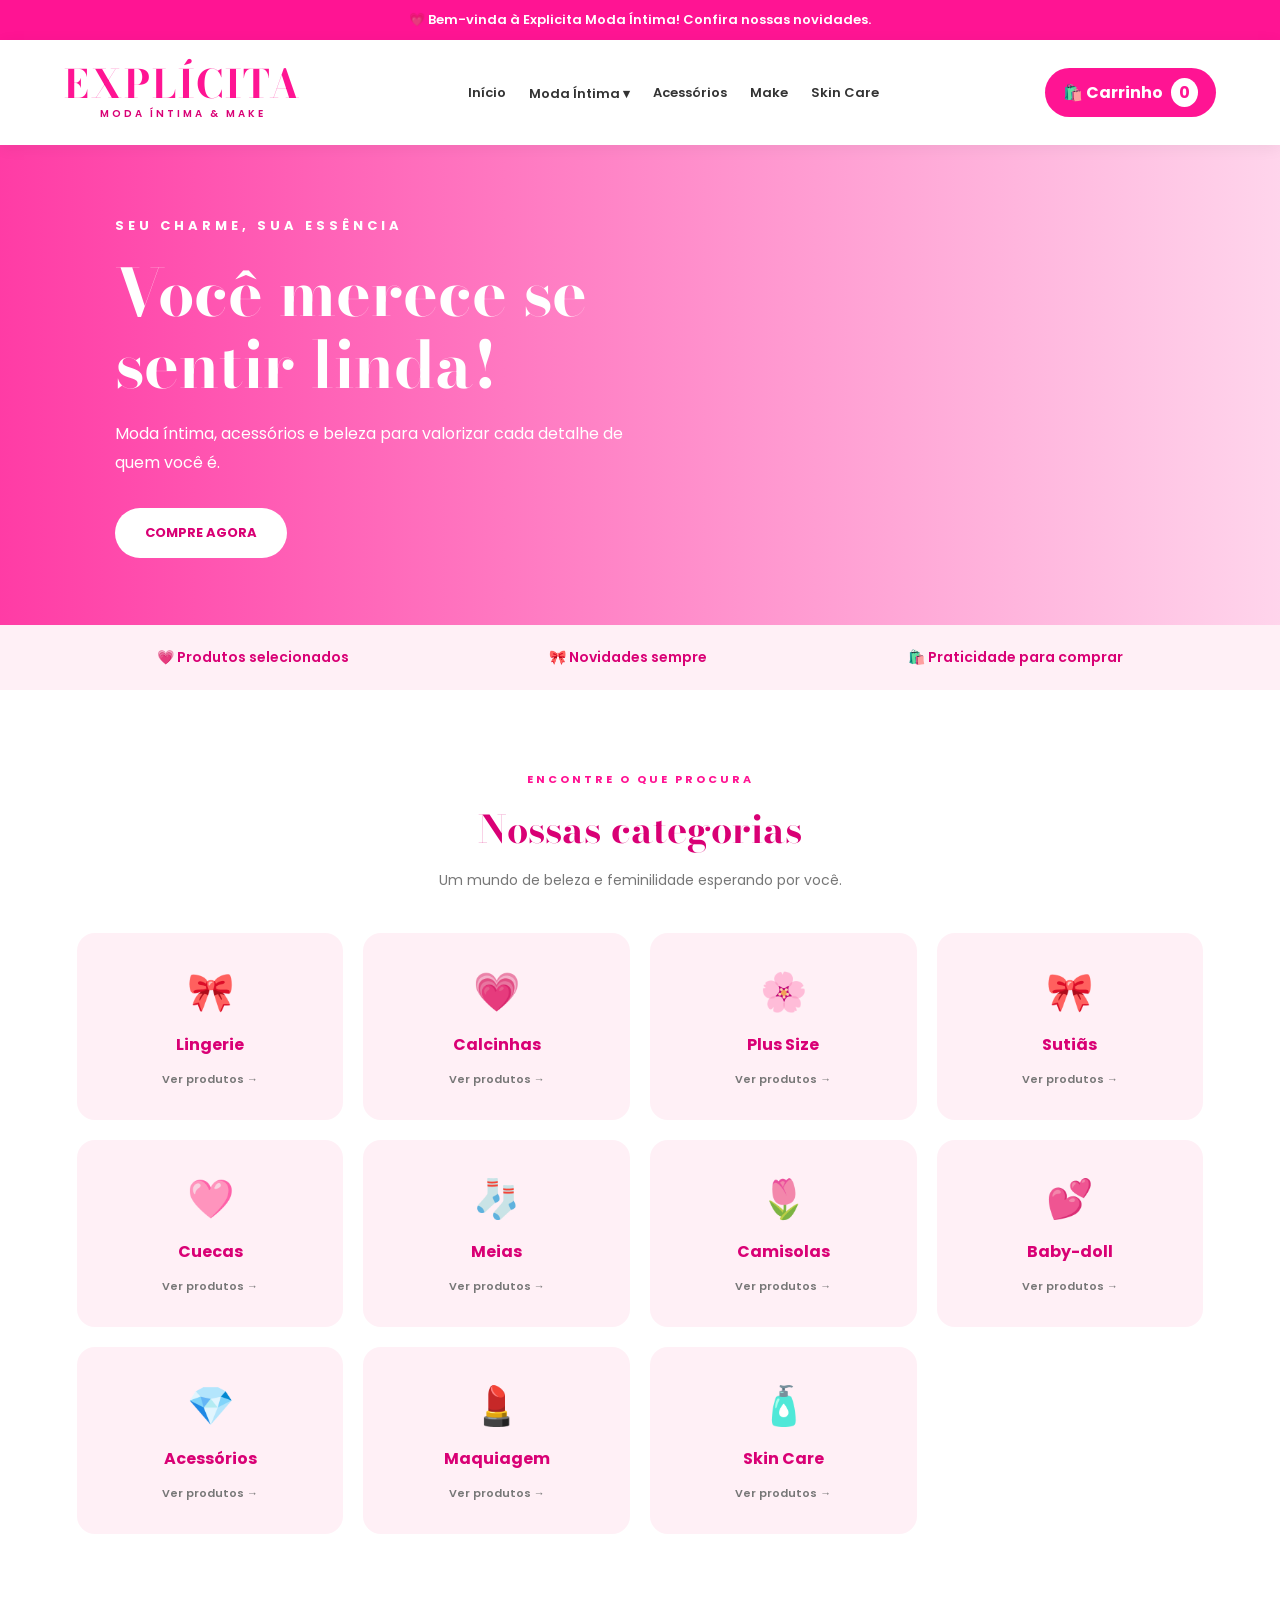
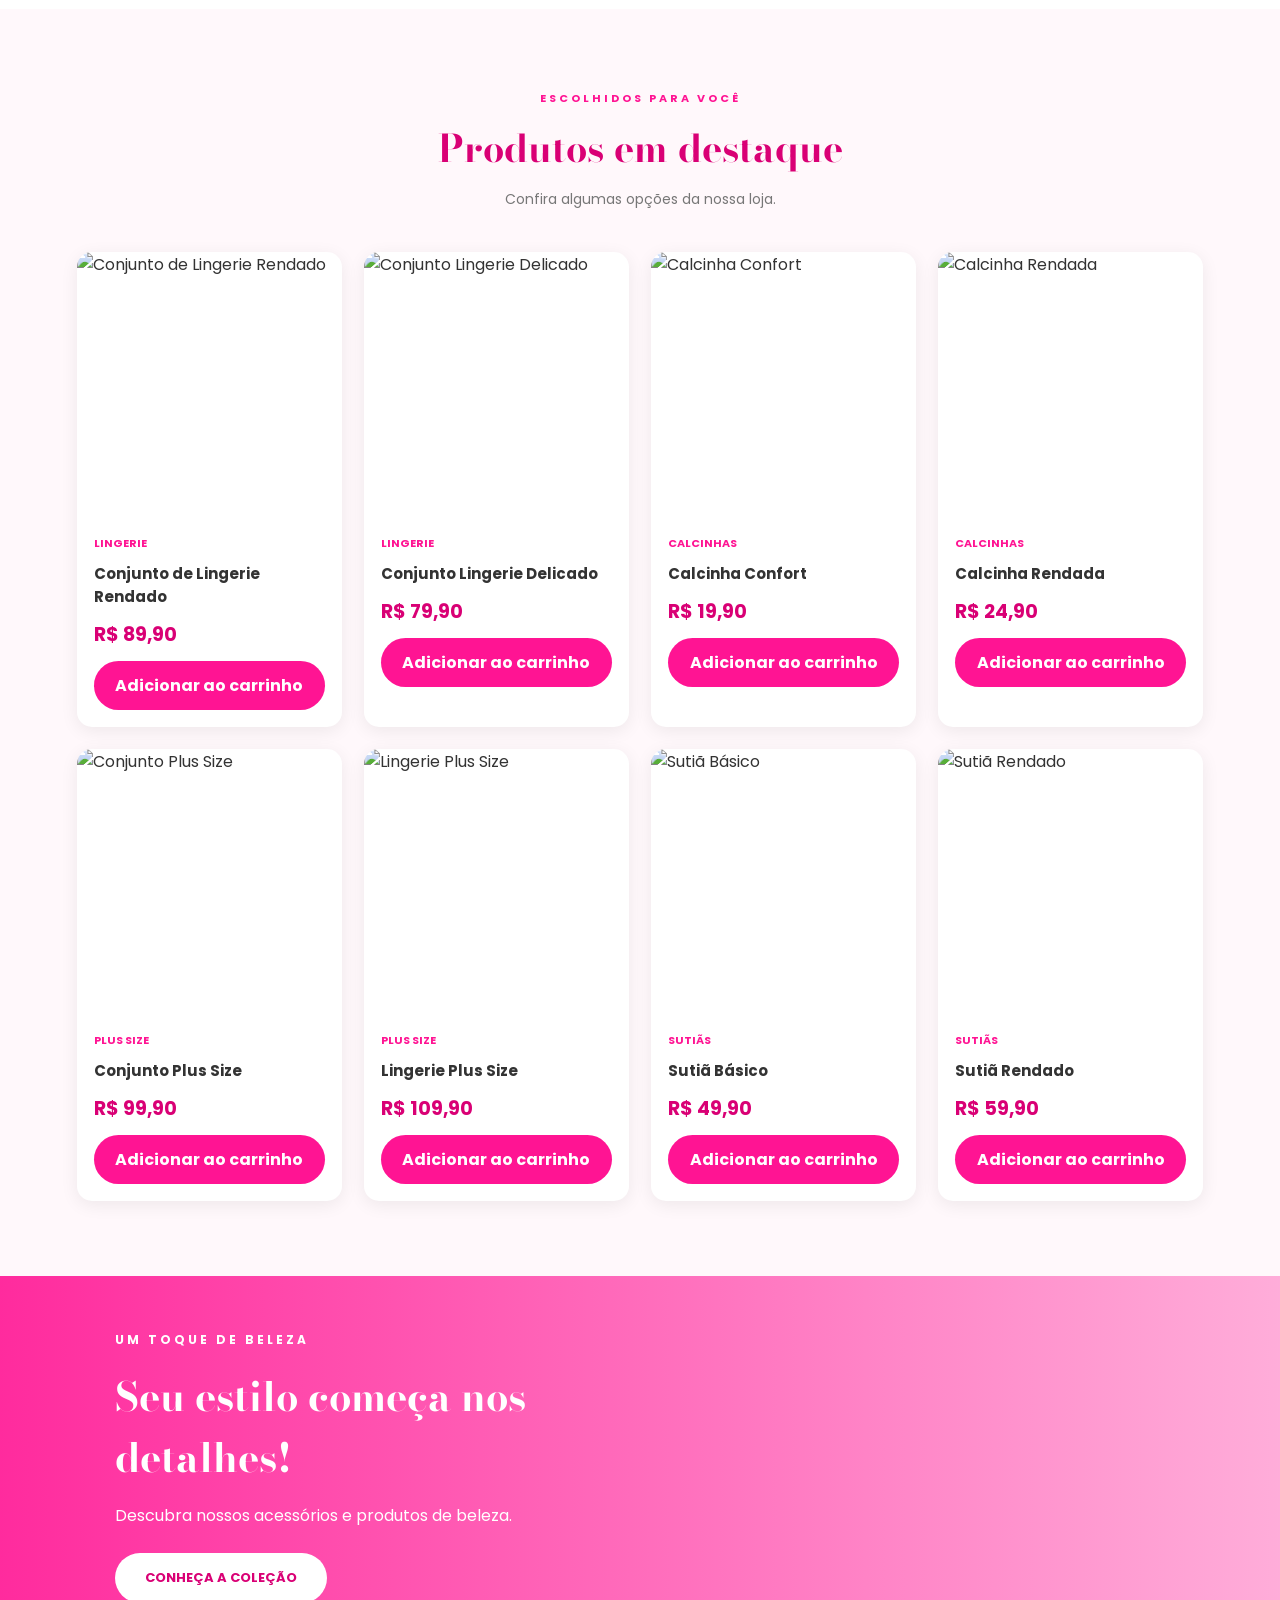
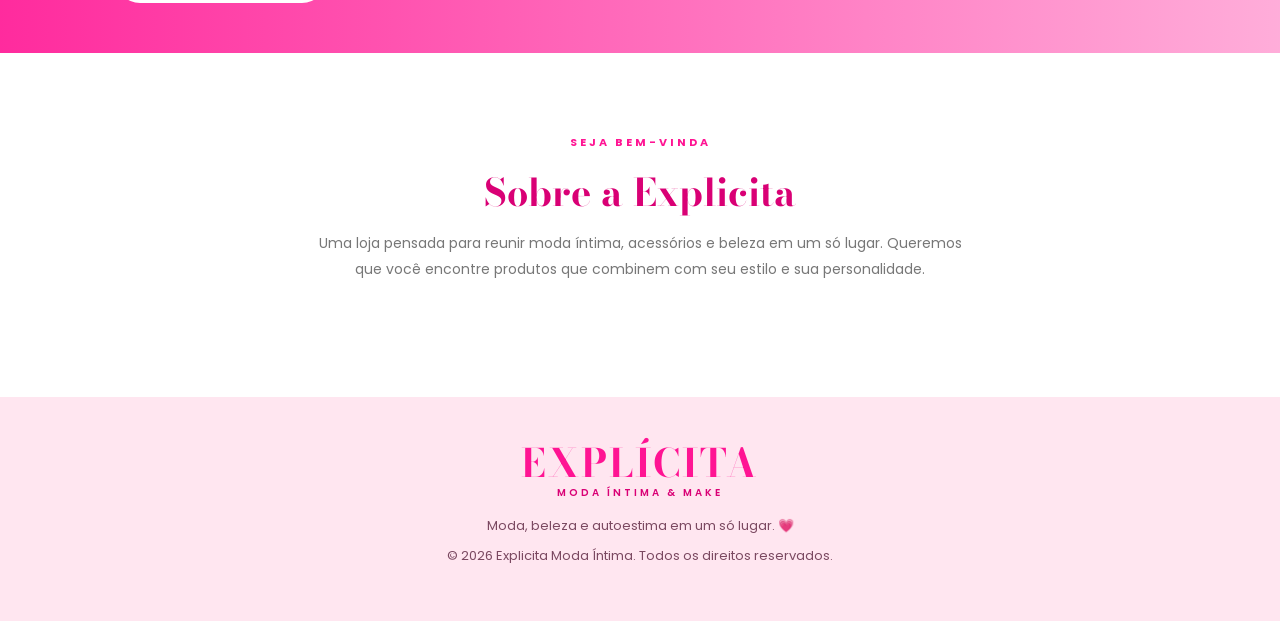
==== index.html @ 5c432a75 "Adiciona páginas de categorias da loja" ====
<!DOCTYPE html>
<html lang="pt-BR">
<head>
    <meta charset="UTF-8">
    <meta name="viewport" content="width=device-width, initial-scale=1.0">
    <meta name="theme-color" content="#ff1493">

    <title>Explicita Moda Íntima | Lingerie, Acessórios e Make</title>

    <meta name="description" content="Encontre lingeries, moda íntima, acessórios, maquiagem e produtos de beleza na Explicita Moda Íntima.">

    <link rel="preconnect" href="https://fonts.googleapis.com">
    <link rel="preconnect" href="https://fonts.gstatic.com" crossorigin>
    <link href="https://fonts.googleapis.com/css2?family=Bodoni+Moda:wght@400;500;600;700&family=Poppins:wght@400;500;600;700&display=swap" rel="stylesheet">

    <link rel="stylesheet" href="style.css">
</head>

<body>

    <!-- TOPO -->
    <div class="top-bar">
        💗 Bem-vinda à Explicita Moda Íntima! Confira nossas novidades.
    </div>

    <!-- CABEÇALHO -->
    <header class="header">

        <a href="index.html" class="logo">
            <h1>EXPLÍCITA</h1>
            <span>MODA ÍNTIMA & MAKE</span>
        </a>

        <nav class="navigation">
            <a href="index.html">Início</a>

            <div class="dropdown">
                <a href="lingerie.html">Moda Íntima ▾</a>

                <div class="dropdown-menu">
                    <a href="lingerie.html">Lingerie</a>
                    <a href="calcinhas.html">Calcinhas</a>
                    <a href="plus-size.html">Plus Size</a>
                    <a href="sutias.html">Sutiãs</a>
                    <a href="cuecas.html">Cuecas</a>
                    <a href="meias.html">Meias</a>
                    <a href="camisolas.html">Camisolas</a>
                    <a href="baby-doll.html">Baby-doll</a>
                </div>
            </div>

            <a href="acessorios.html">Acessórios</a>
            <a href="maquiagem.html">Make</a>
            <a href="skincare.html">Skin Care</a>
        </nav>

        <button class="cart-button" id="abrir-carrinho" type="button">
            🛍️ Carrinho
            <span id="quantidade-carrinho">0</span>
        </button>

    </header>

    <main>

        <!-- BANNER PRINCIPAL -->
        <section class="hero">

            <div class="hero-content">
                <span class="hero-subtitle">SEU CHARME, SUA ESSÊNCIA</span>

                <h2>Você merece se sentir linda!</h2>

                <p>
                    Moda íntima, acessórios e beleza para valorizar
                    cada detalhe de quem você é.
                </p>

                <a href="#categorias" class="hero-button">
                    COMPRE AGORA
                </a>
            </div>

        </section>

        <!-- BENEFÍCIOS -->
        <section class="benefits">
            <div>💗 Produtos selecionados</div>
            <div>🎀 Novidades sempre</div>
            <div>🛍️ Praticidade para comprar</div>
        </section>

        <!-- CATEGORIAS -->
        <section class="categories-section" id="categorias">

            <div class="section-heading">
                <span>ENCONTRE O QUE PROCURA</span>
                <h2>Nossas categorias</h2>
                <p>Um mundo de beleza e feminilidade esperando por você.</p>
            </div>

            <div class="category-grid">

                <a href="lingerie.html" class="category-card">
                    <div class="category-icon">🎀</div>
                    <h3>Lingerie</h3>
                    <span>Ver produtos →</span>
                </a>

                <a href="calcinhas.html" class="category-card">
                    <div class="category-icon">💗</div>
                    <h3>Calcinhas</h3>
                    <span>Ver produtos →</span>
                </a>

                <a href="plus-size.html" class="category-card">
                    <div class="category-icon">🌸</div>
                    <h3>Plus Size</h3>
                    <span>Ver produtos →</span>
                </a>

                <a href="sutias.html" class="category-card">
                    <div class="category-icon">🎀</div>
                    <h3>Sutiãs</h3>
                    <span>Ver produtos →</span>
                </a>

                <a href="cuecas.html" class="category-card">
                    <div class="category-icon">🩷</div>
                    <h3>Cuecas</h3>
                    <span>Ver produtos →</span>
                </a>

                <a href="meias.html" class="category-card">
                    <div class="category-icon">🧦</div>
                    <h3>Meias</h3>
                    <span>Ver produtos →</span>
                </a>

                <a href="camisolas.html" class="category-card">
                    <div class="category-icon">🌷</div>
                    <h3>Camisolas</h3>
                    <span>Ver produtos →</span>
                </a>

                <a href="baby-doll.html" class="category-card">
                    <div class="category-icon">💕</div>
                    <h3>Baby-doll</h3>
                    <span>Ver produtos →</span>
                </a>

                <a href="acessorios.html" class="category-card">
                    <div class="category-icon">💎</div>
                    <h3>Acessórios</h3>
                    <span>Ver produtos →</span>
                </a>

                <a href="maquiagem.html" class="category-card">
                    <div class="category-icon">💄</div>
                    <h3>Maquiagem</h3>
                    <span>Ver produtos →</span>
                </a>

                <a href="skincare.html" class="category-card">
                    <div class="category-icon">🧴</div>
                    <h3>Skin Care</h3>
                    <span>Ver produtos →</span>
                </a>

            </div>

        </section>

        <!-- DESTAQUES -->
        <section class="featured-section">

            <div class="section-heading">
                <span>ESCOLHIDOS PARA VOCÊ</span>
                <h2>Produtos em destaque</h2>
                <p>Confira algumas opções da nossa loja.</p>
            </div>

            <div class="product-grid" id="lista-produtos"></div>

        </section>

        <!-- BANNER SECUNDÁRIO -->
        <section class="promo-banner">
            <div>
                <span>UM TOQUE DE BELEZA</span>
                <h2>Seu estilo começa nos detalhes!</h2>
                <p>Descubra nossos acessórios e produtos de beleza.</p>
                <a href="acessorios.html">CONHEÇA A COLEÇÃO</a>
            </div>
        </section>

        <!-- SOBRE -->
        <section class="about-section">
            <div class="section-heading">
                <span>SEJA BEM-VINDA</span>
                <h2>Sobre a Explicita</h2>
                <p>
                    Uma loja pensada para reunir moda íntima,
                    acessórios e beleza em um só lugar.
                    Queremos que você encontre produtos que combinem
                    com seu estilo e sua personalidade.
                </p>
            </div>
        </section>

    </main>

    <!-- RODAPÉ -->
    <footer class="footer">
        <div class="footer-logo">
            <h2>EXPLÍCITA</h2>
            <span>MODA ÍNTIMA & MAKE</span>
        </div>

        <p>Moda, beleza e autoestima em um só lugar. 💗</p>

        <p>© 2026 Explicita Moda Íntima. Todos os direitos reservados.</p>
    </footer>

    <!-- CARRINHO -->
    <div class="cart-overlay" id="carrinho-overlay">

        <div class="cart-content">

            <div class="cart-header">
                <h2>Meu Carrinho 🛍️</h2>

                <button id="fechar-carrinho" type="button">
                    ✕
                </button>
            </div>

            <div id="itens-carrinho">
                <p>Seu carrinho está vazio.</p>
            </div>

            <div class="cart-footer">
                <h3>
                    Total:
                    <span id="total-carrinho">R$ 0,00</span>
                </h3>

                <button id="finalizar-compra" type="button">
                    Finalizar compra
                </button>
            </div>

        </div>

    </div>

    <!-- CHECKOUT ESTÁTICO -->
    <section class="checkout-overlay" id="tela-checkout">

        <div class="checkout-content">

            <div class="checkout-header">
                <h2>Finalizar Pedido 💗</h2>

                <button id="voltar-carrinho" type="button">
                    ✕
                </button>
            </div>

            <p>Preencha seus dados para visualizar seu pedido.</p>

            <form id="form-checkout">

                <label for="cliente-nome">Nome completo</label>
                <input id="cliente-nome" type="text" required>

                <label for="cliente-cpf">CPF</label>
                <input id="cliente-cpf" type="text" required>

                <label for="cliente-telefone">Telefone</label>
                <input id="cliente-telefone" type="tel" required>

                <label for="cliente-cep">CEP</label>
                <input id="cliente-cep" type="text" required>

                <label for="cliente-endereco">Endereço</label>
                <input id="cliente-endereco" type="text" required>

                <label for="cliente-bairro">Bairro</label>
                <input id="cliente-bairro" type="text" required>

                <label for="cliente-cidade">Cidade</label>
                <input id="cliente-cidade" type="text" required>

                <div class="pix-option">
                    <h3>💗 Pagamento via Pix</h3>
                    <p>
                        O pagamento Pix estará disponível em breve.
                        Esta é uma demonstração e não gera cobrança.
                    </p>
                </div>

                <h3>
                    Total do pedido:
                    <span id="checkout-total">R$ 0,00</span>
                </h3>

                <button type="submit" class="checkout-button">
                    Visualizar pedido
                </button>

            </form>

        </div>

    </section>

    <script src="script.js"></script>

</body>
</html>
---- style.css ----
/* =========================================
   EXPLICITA MODA ÍNTIMA
   IDENTIDADE VISUAL PINK E BRANCO
========================================= */

:root {
    --pink: #ff1493;
    --pink-dark: #d90075;
    --pink-light: #fff0f6;
    --pink-soft: #ffe0ed;
    --white: #ffffff;
    --text: #333333;
    --gray: #777777;
}

* {
    margin: 0;
    padding: 0;
    box-sizing: border-box;
}

html {
    scroll-behavior: smooth;
}

body {
    font-family: 'Poppins', sans-serif;
    color: var(--text);
    background: var(--white);
}

a {
    text-decoration: none;
    color: inherit;
}

button,
input {
    font: inherit;
}

/* TOPO */

.top-bar {
    background: var(--pink);
    color: white;
    text-align: center;
    padding: 10px;
    font-size: 13px;
    font-weight: 600;
}

/* CABEÇALHO */

.header {
    background: white;
    min-height: 105px;
    padding: 15px 5%;
    display: flex;
    justify-content: space-between;
    align-items: center;
    gap: 25px;
    box-shadow: 0 3px 15px rgba(0,0,0,0.06);
    position: relative;
    z-index: 100;
}

.logo {
    flex-shrink: 0;
    display: flex;
    flex-direction: column;
    align-items: center;
}

.logo h1,
.footer-logo h2 {
    font-family: 'Bodoni Moda', serif;
    font-size: 39px;
    color: var(--pink);
    font-weight: 700;
    letter-spacing: 2px;
    line-height: 1.1;
}

.logo span,
.footer-logo span {
    font-size: 10px;
    letter-spacing: 3px;
    color: var(--pink-dark);
    font-weight: 600;
}

.navigation {
    display: flex;
    align-items: center;
    justify-content: center;
    gap: 23px;
}

.navigation > a,
.dropdown > a {
    font-size: 13px;
    font-weight: 600;
    transition: .3s;
}

.navigation a:hover {
    color: var(--pink);
}

/* MENU SUSPENSO */

.dropdown {
    position: relative;
    padding: 15px 0;
}

.dropdown-menu {
    display: none;
    position: absolute;
    top: 100%;
    left: 0;
    width: 190px;
    background: white;
    box-shadow: 0 8px 20px rgba(0,0,0,.12);
    border-radius: 10px;
    padding: 10px;
    z-index: 200;
}

.dropdown:hover .dropdown-menu,
.dropdown:focus-within .dropdown-menu {
    display: block;
}

.dropdown-menu a {
    display: block;
    padding: 9px;
    font-size: 13px;
    border-radius: 5px;
}

.dropdown-menu a:hover {
    background: var(--pink-light);
}

/* CARRINHO DO CABEÇALHO */

.cart-button {
    border: none;
    background: var(--pink);
    color: white;
    padding: 12px 18px;
    border-radius: 30px;
    font-weight: 700;
    cursor: pointer;
    white-space: nowrap;
    flex-shrink: 0;
}

.cart-button span {
    background: white;
    color: var(--pink);
    padding: 3px 8px;
    border-radius: 50%;
    margin-left: 5px;
}

/* BANNER PRINCIPAL */

.hero {
    min-height: 480px;
    background:
        linear-gradient(90deg, rgba(255,20,147,.83), rgba(255,20,147,.18)),
        url("https://images.unsplash.com/photo-1529139574466-a303027c1d8b?w=1600")
        center/cover no-repeat;
    display: flex;
    align-items: center;
    padding: 60px 9%;
    color: white;
}

.hero-content {
    max-width: 550px;
}

.hero-subtitle {
    font-size: 13px;
    letter-spacing: 4px;
    font-weight: 700;
}

.hero h2 {
    font-family: 'Bodoni Moda', serif;
    font-size: clamp(42px, 6vw, 65px);
    line-height: 1.1;
    margin: 20px 0;
}

.hero p {
    font-size: 16px;
    line-height: 1.8;
    margin-bottom: 30px;
}

.hero-button,
.promo-banner a {
    display: inline-block;
    background: white;
    color: var(--pink-dark);
    padding: 15px 30px;
    border-radius: 30px;
    font-weight: 700;
    font-size: 13px;
    transition: .3s;
}

.hero-button:hover,
.promo-banner a:hover {
    background: var(--pink-dark);
    color: white;
}

/* BENEFÍCIOS */

.benefits {
    background: var(--pink-light);
    display: flex;
    justify-content: space-around;
    flex-wrap: wrap;
    gap: 15px;
    padding: 22px 5%;
    color: var(--pink-dark);
    font-size: 14px;
    font-weight: 600;
}

/* TÍTULOS DAS SEÇÕES */

.section-heading {
    text-align: center;
    max-width: 700px;
    margin: 0 auto 40px;
    padding: 0 15px;
}

.section-heading > span {
    color: var(--pink);
    font-size: 11px;
    letter-spacing: 3px;
    font-weight: 700;
}

.section-heading h2 {
    font-family: 'Bodoni Moda', serif;
    font-size: 38px;
    color: var(--pink-dark);
    margin: 10px 0;
}

.section-heading p {
    color: var(--gray);
    font-size: 14px;
    line-height: 1.8;
}

/* CATEGORIAS */

.categories-section {
    padding: 75px 6%;
    background: white;
}

.category-grid {
    display: grid;
    grid-template-columns: repeat(4, 1fr);
    gap: 20px;
    max-width: 1200px;
    margin: auto;
}

.category-card {
    background: var(--pink-light);
    border: 2px solid transparent;
    border-radius: 18px;
    padding: 28px 15px;
    text-align: center;
    transition: .3s;
}

.category-card:hover {
    transform: translateY(-6px);
    border-color: var(--pink);
    background: white;
    box-shadow: 0 8px 25px rgba(255,20,147,.12);
}

.category-icon {
    font-size: 38px;
    margin-bottom: 12px;
}

.category-card h3 {
    font-size: 16px;
    color: var(--pink-dark);
    margin-bottom: 8px;
}

.category-card span {
    font-size: 11px;
    color: var(--gray);
    font-weight: 600;
}

/* PRODUTOS */

.featured-section {
    padding: 75px 6%;
    background: #fff8fb;
}

.product-grid {
    display: grid;
    grid-template-columns: repeat(4, minmax(0, 1fr));
    gap: 22px;
    max-width: 1250px;
    margin: auto;
}

.product-card {
    background: white;
    border-radius: 15px;
    overflow: hidden;
    box-shadow: 0 4px 18px rgba(0,0,0,.07);
    transition: .3s;
}

.product-card:hover {
    transform: translateY(-5px);
    box-shadow: 0 10px 25px rgba(255,20,147,.13);
}

.product-card img {
    width: 100%;
    height: 260px;
    object-fit: cover;
    display: block;
}

.product-info {
    padding: 17px;
}

.product-category {
    color: var(--pink);
    font-size: 11px;
    font-weight: 700;
    text-transform: uppercase;
}

.product-info h3 {
    font-size: 15px;
    margin: 8px 0;
}

.product-price {
    color: var(--pink-dark);
    font-size: 19px;
    font-weight: 700;
    margin: 12px 0;
}

.product-button {
    background: var(--pink);
    border: none;
    border-radius: 25px;
    padding: 12px;
    width: 100%;
    color: white;
    font-weight: 700;
    cursor: pointer;
    transition: .3s;
}

.product-button:hover {
    background: var(--pink-dark);
}

/* BANNER SECUNDÁRIO */

.promo-banner {
    background:
        linear-gradient(90deg, rgba(255,20,147,.9), rgba(255,20,147,.35)),
        url("https://images.unsplash.com/photo-1490481651871-ab68de25d43d?w=1600")
        center/cover no-repeat;
    min-height: 330px;
    display: flex;
    align-items: center;
    padding: 50px 9%;
    color: white;
}

.promo-banner > div {
    max-width: 550px;
}

.promo-banner span {
    letter-spacing: 3px;
    font-size: 12px;
    font-weight: 700;
}

.promo-banner h2 {
    font-family: 'Bodoni Moda', serif;
    font-size: 40px;
    margin: 15px 0;
}

.promo-banner p {
    margin-bottom: 25px;
}

/* SOBRE */

.about-section {
    padding: 75px 5%;
    background: white;
}

/* RODAPÉ */

.footer {
    background: #ffe6f0;
    text-align: center;
    padding: 45px 20px;
}

.footer-logo {
    display: flex;
    align-items: center;
    flex-direction: column;
    margin-bottom: 15px;
}

.footer p {
    font-size: 13px;
    color: #7b4961;
    margin: 10px 0;
}

/* CARRINHO */

.cart-overlay {
    display: none;
    position: fixed;
    inset: 0;
    background: rgba(0,0,0,.65);
    z-index: 99999;
    justify-content: flex-end;
}

.cart-overlay.active {
    display: flex;
}

.cart-content {
    background: white;
    width: 100%;
    max-width: 420px;
    height: 100%;
    padding: 25px;
    display: flex;
    flex-direction: column;
    overflow-y: auto;
}

.cart-header,
.checkout-header {
    display: flex;
    justify-content: space-between;
    align-items: center;
    border-bottom: 2px solid var(--pink);
    padding-bottom: 15px;
}

.cart-header h2,
.checkout-header h2 {
    color: var(--pink-dark);
    font-family: 'Bodoni Moda', serif;
}

#fechar-carrinho,
#voltar-carrinho {
    background: var(--pink);
    color: white;
    border: none;
    border-radius: 50%;
    width: 35px;
    height: 35px;
    cursor: pointer;
}

#itens-carrinho {
    flex: 1;
    padding: 15px 0;
}

.cart-item {
    display: flex;
    justify-content: space-between;
    align-items: center;
    gap: 10px;
    padding: 12px 0;
    border-bottom: 1px solid #eee;
}

.cart-item button {
    background: var(--pink);
    color: white;
    border: none;
    padding: 8px 12px;
    border-radius: 8px;
    cursor: pointer;
}

.cart-footer {
    border-top: 1px solid #eee;
    padding-top: 15px;
}

.cart-footer h3 {
    color: var(--pink-dark);
    margin-bottom: 15px;
}

#finalizar-compra {
    width: 100%;
    background: var(--pink);
    color: white;
    border: none;
    padding: 15px;
    border-radius: 10px;
    font-size: 16px;
    font-weight: bold;
    cursor: pointer;
}

/* CHECKOUT ESTÁTICO */

.checkout-overlay {
    display: none;
    position: fixed;
    inset: 0;
    z-index: 100000;
    background: rgba(0,0,0,.65);
    justify-content: center;
    align-items: flex-start;
    padding: 25px 12px;
    overflow-y: auto;
}

.checkout-overlay.active {
    display: flex;
}

.checkout-content {
    background: white;
    width: 100%;
    max-width: 520px;
    border-radius: 18px;
    padding: 25px;
}

.checkout-content > p {
    margin: 18px 0;
    font-size: 13px;
    color: var(--gray);
}

#form-checkout {
    display: flex;
    flex-direction: column;
    gap: 10px;
}

#form-checkout label {
    font-size: 13px;
    font-weight: 600;
}

#form-checkout input {
    width: 100%;
    padding: 12px;
    border: 1px solid #ddd;
    border-radius: 8px;
    outline: none;
}

#form-checkout input:focus {
    border-color: var(--pink);
}

.pix-option {
    background: var(--pink-light);
    border: 1px solid var(--pink-soft);
    padding: 18px;
    border-radius: 12px;
    margin: 12px 0;
}

.pix-option h3 {
    color: var(--pink-dark);
    margin-bottom: 8px;
}

.pix-option p {
    font-size: 12px;
    line-height: 1.6;
}

.checkout-button {
    background: var(--pink);
    color: white;
    border: none;
    padding: 15px;
    border-radius: 10px;
    font-weight: 700;
    cursor: pointer;
    margin-top: 10px;
}

/* RESPONSIVIDADE */

@media (max-width: 1000px) {
    .header {
        flex-wrap: wrap;
    }

    .navigation {
        order: 3;
        flex-basis: 100%;
        flex-wrap: wrap;
    }

    .product-grid {
        grid-template-columns: repeat(3, 1fr);
    }

    .category-grid {
        grid-template-columns: repeat(3, 1fr);
    }
}

@media (max-width: 700px) {
    .header {
        padding: 15px;
        gap: 15px;
    }

    .logo h1 {
        font-size: 30px;
    }

    .logo span {
        font-size: 8px;
        letter-spacing: 2px;
    }

    .navigation {
        gap: 12px;
        justify-content: center;
    }

    .navigation > a,
    .dropdown > a {
        font-size: 11px;
    }

    .cart-button {
        padding: 10px 12px;
        font-size: 12px;
    }

    .hero {
        min-height: 390px;
        padding: 40px 7%;
        background-position: 60% center;
    }

    .hero h2 {
        font-size: 43px;
    }

    .hero p {
        font-size: 13px;
    }

    .benefits {
        flex-direction: column;
        text-align: center;
        font-size: 12px;
    }

    .category-grid {
        grid-template-columns: repeat(2, 1fr);
        gap: 12px;
    }

    .category-card {
        padding: 22px 8px;
    }

    .category-card h3 {
        font-size: 13px;
    }

    .product-grid {
        grid-template-columns: repeat(2, minmax(0, 1fr));
        gap: 12px;
    }

    .product-card img {
        height: 190px;
    }

    .product-info {
        padding: 12px;
    }

    .product-info h3 {
        font-size: 12px;
    }

    .product-price {
        font-size: 16px;
    }

    .product-button {
        font-size: 11px;
        padding: 10px 5px;
    }

    .section-heading h2 {
        font-size: 30px;
    }

    .promo-banner {
        min-height: 300px;
        padding: 35px 7%;
    }

    .promo-banner h2 {
        font-size: 32px;
    }

    .cart-content {
        max-width: 100%;
    }
}

@media (max-width: 380px) {
    .logo h1 {
        font-size: 25px;
    }

    .navigation {
        gap: 8px;
    }

    .navigation > a,
    .dropdown > a {
        font-size: 10px;
    }

    .product-card img {
        height: 155px;
    }
}
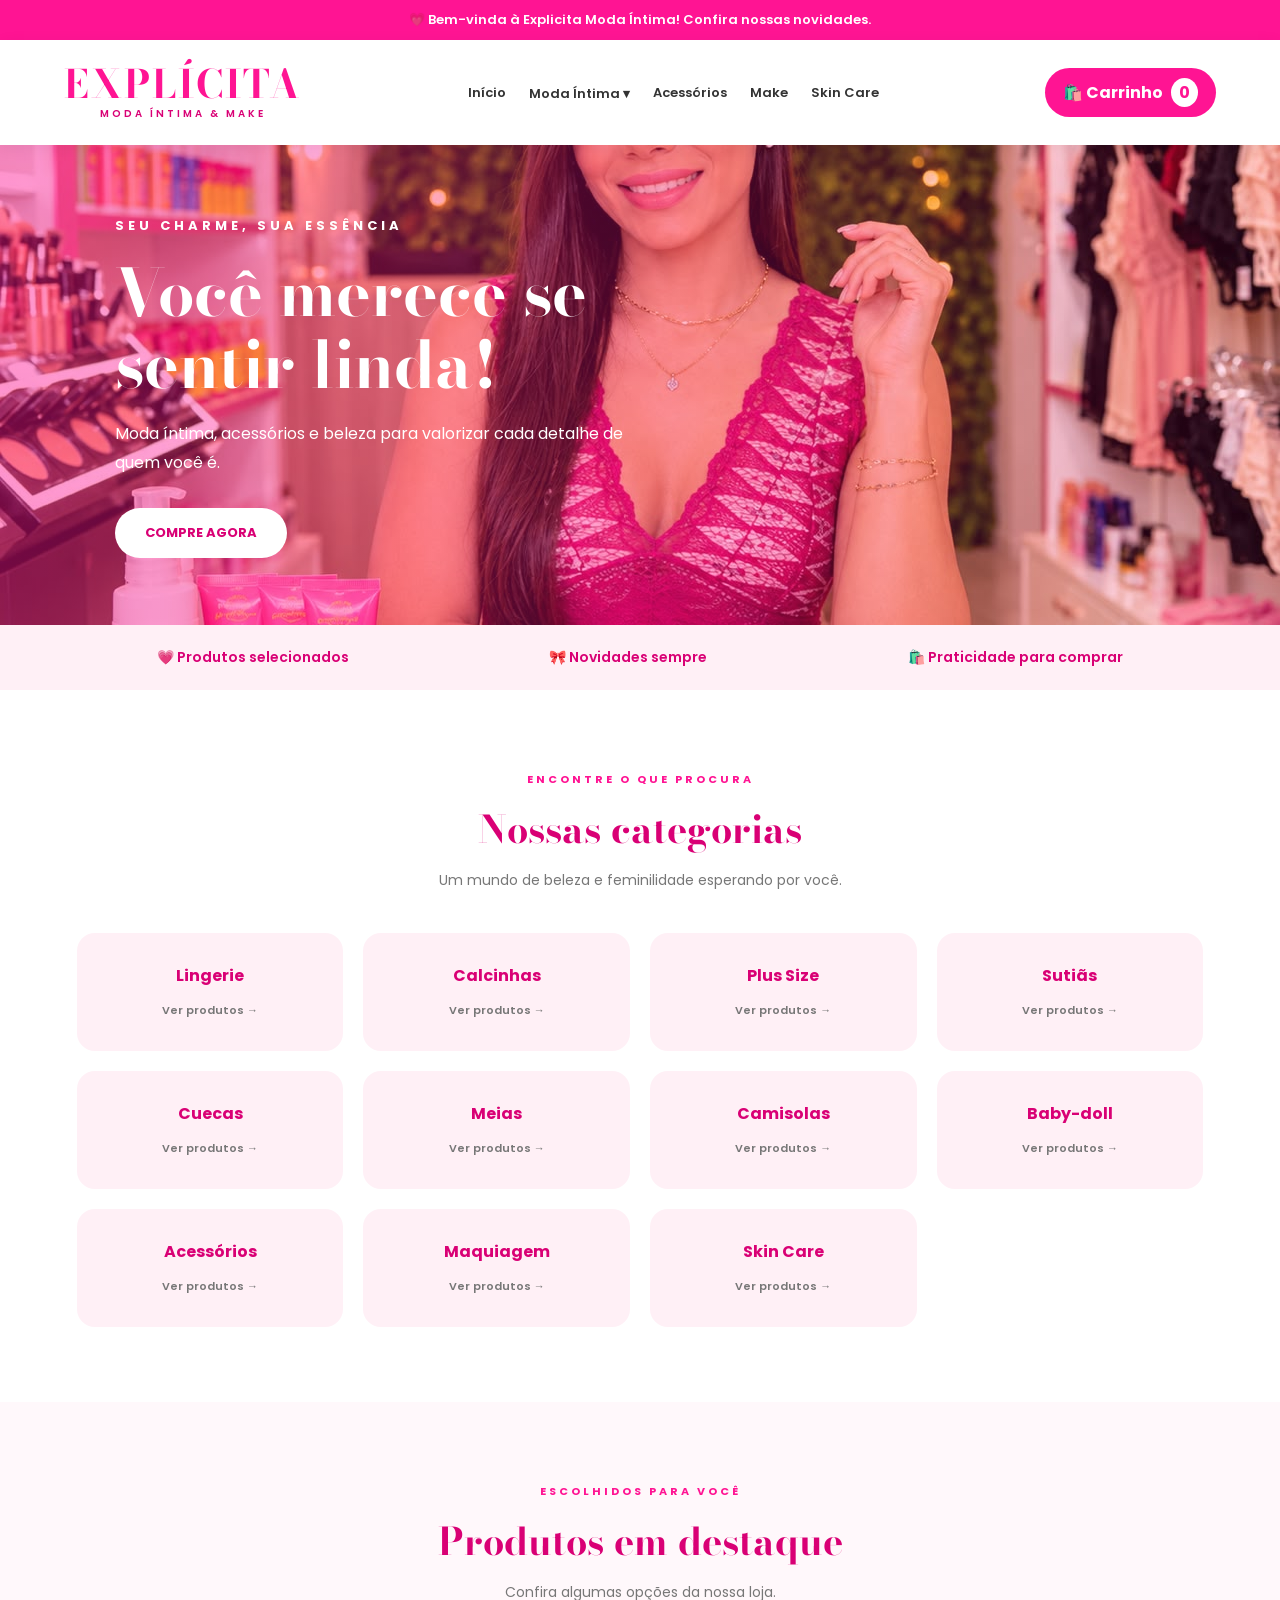
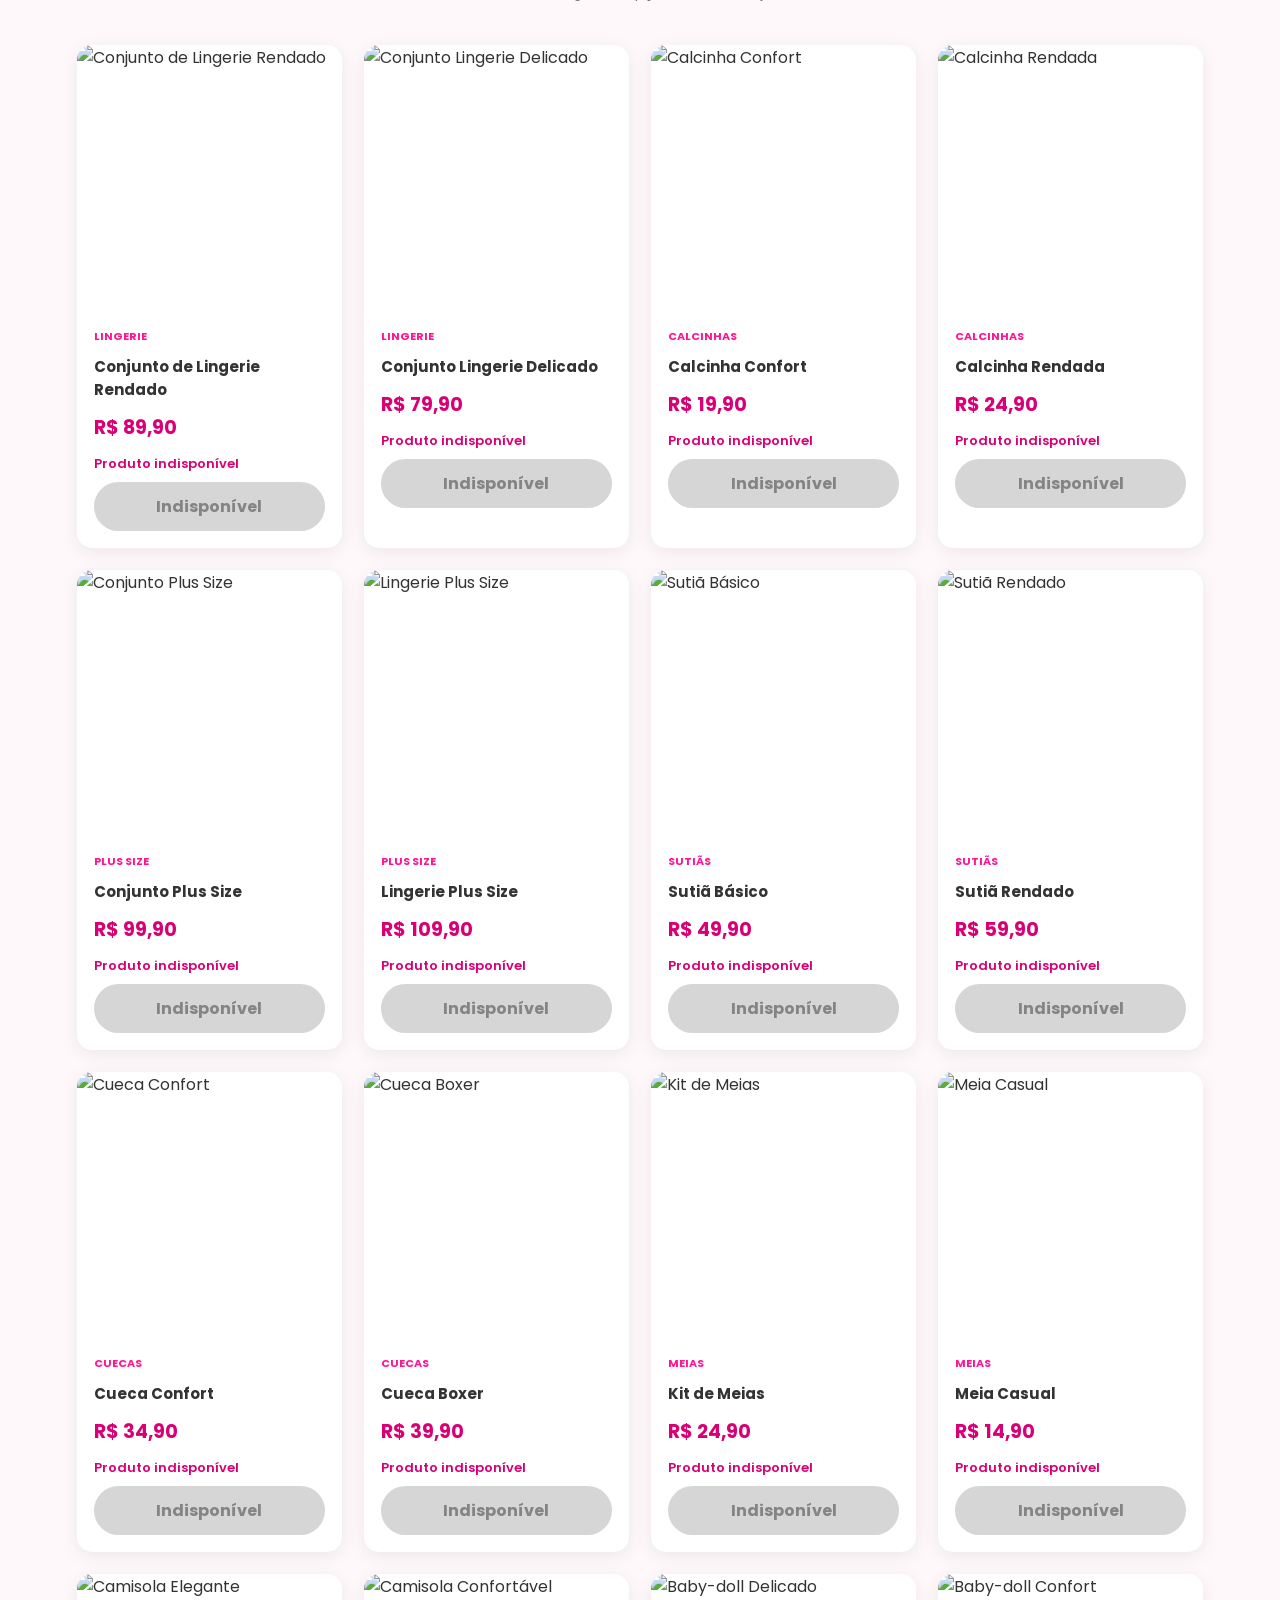
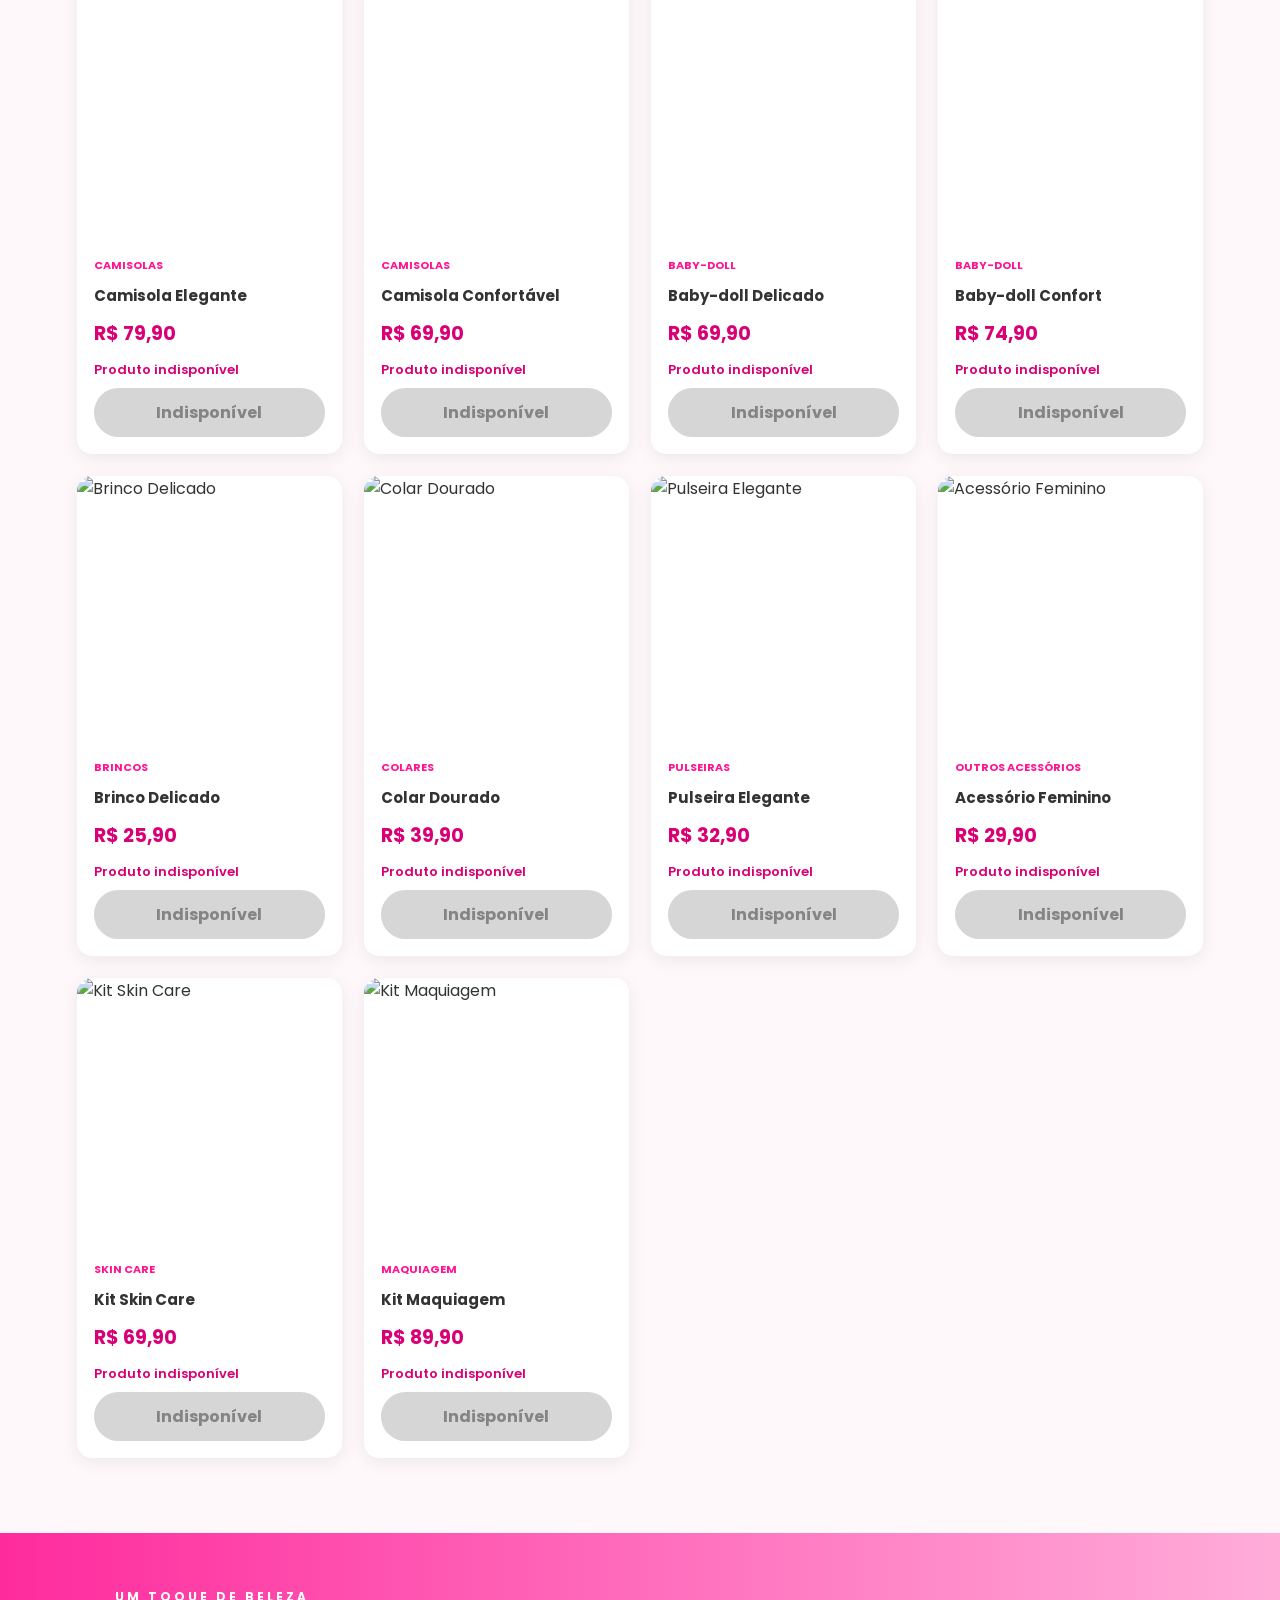
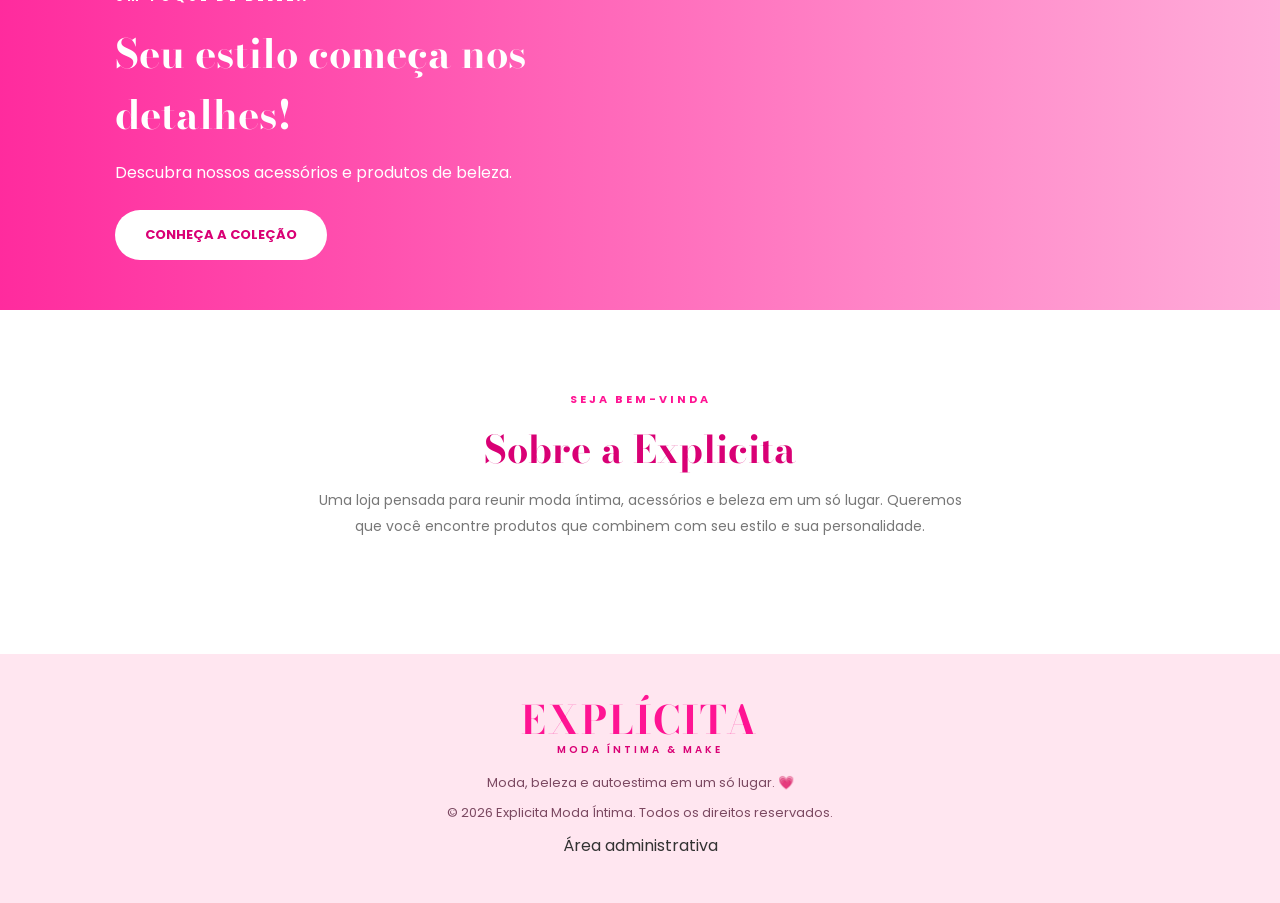
==== commit 5c3167f1: "Atualiza checkout para pedidos via WhatsApp" ====
--- a/index.html
+++ b/index.html
@@ -103,67 +103,56 @@
             <div class="category-grid">
 
                 <a href="lingerie.html" class="category-card">
-                    <div class="category-icon">🎀</div>
                     <h3>Lingerie</h3>
                     <span>Ver produtos →</span>
                 </a>
 
                 <a href="calcinhas.html" class="category-card">
-                    <div class="category-icon">💗</div>
                     <h3>Calcinhas</h3>
                     <span>Ver produtos →</span>
                 </a>
 
                 <a href="plus-size.html" class="category-card">
-                    <div class="category-icon">🌸</div>
                     <h3>Plus Size</h3>
                     <span>Ver produtos →</span>
                 </a>
 
                 <a href="sutias.html" class="category-card">
-                    <div class="category-icon">🎀</div>
-                    <h3>Sutiãs</h3>
+                  <h3>Sutiãs</h3>
                     <span>Ver produtos →</span>
                 </a>
 
                 <a href="cuecas.html" class="category-card">
-                    <div class="category-icon">🩷</div>
                     <h3>Cuecas</h3>
                     <span>Ver produtos →</span>
                 </a>
 
                 <a href="meias.html" class="category-card">
-                    <div class="category-icon">🧦</div>
                     <h3>Meias</h3>
                     <span>Ver produtos →</span>
                 </a>
 
                 <a href="camisolas.html" class="category-card">
-                    <div class="category-icon">🌷</div>
                     <h3>Camisolas</h3>
                     <span>Ver produtos →</span>
                 </a>
 
                 <a href="baby-doll.html" class="category-card">
-                    <div class="category-icon">💕</div>
                     <h3>Baby-doll</h3>
                     <span>Ver produtos →</span>
                 </a>
 
                 <a href="acessorios.html" class="category-card">
-                    <div class="category-icon">💎</div>
                     <h3>Acessórios</h3>
                     <span>Ver produtos →</span>
                 </a>
 
                 <a href="maquiagem.html" class="category-card">
-                    <div class="category-icon">💄</div>
                     <h3>Maquiagem</h3>
                     <span>Ver produtos →</span>
                 </a>
 
                 <a href="skincare.html" class="category-card">
-                    <div class="category-icon">🧴</div>
                     <h3>Skin Care</h3>
                     <span>Ver produtos →</span>
                 </a>
@@ -221,6 +210,9 @@
         <p>Moda, beleza e autoestima em um só lugar. 💗</p>
 
         <p>© 2026 Explicita Moda Íntima. Todos os direitos reservados.</p>
+        <a href="admin.html" class="link-admin">
+    Área administrativa
+</a>
     </footer>
 
     <!-- CARRINHO -->
@@ -254,69 +246,6 @@
         </div>
 
     </div>
-
-    <!-- CHECKOUT ESTÁTICO -->
-    <section class="checkout-overlay" id="tela-checkout">
-
-        <div class="checkout-content">
-
-            <div class="checkout-header">
-                <h2>Finalizar Pedido 💗</h2>
-
-                <button id="voltar-carrinho" type="button">
-                    ✕
-                </button>
-            </div>
-
-            <p>Preencha seus dados para visualizar seu pedido.</p>
-
-            <form id="form-checkout">
-
-                <label for="cliente-nome">Nome completo</label>
-                <input id="cliente-nome" type="text" required>
-
-                <label for="cliente-cpf">CPF</label>
-                <input id="cliente-cpf" type="text" required>
-
-                <label for="cliente-telefone">Telefone</label>
-                <input id="cliente-telefone" type="tel" required>
-
-                <label for="cliente-cep">CEP</label>
-                <input id="cliente-cep" type="text" required>
-
-                <label for="cliente-endereco">Endereço</label>
-                <input id="cliente-endereco" type="text" required>
-
-                <label for="cliente-bairro">Bairro</label>
-                <input id="cliente-bairro" type="text" required>
-
-                <label for="cliente-cidade">Cidade</label>
-                <input id="cliente-cidade" type="text" required>
-
-                <div class="pix-option">
-                    <h3>💗 Pagamento via Pix</h3>
-                    <p>
-                        O pagamento Pix estará disponível em breve.
-                        Esta é uma demonstração e não gera cobrança.
-                    </p>
-                </div>
-
-                <h3>
-                    Total do pedido:
-                    <span id="checkout-total">R$ 0,00</span>
-                </h3>
-
-                <button type="submit" class="checkout-button">
-                    Visualizar pedido
-                </button>
-
-            </form>
-
-        </div>
-
-    </section>
-
     <script src="script.js"></script>
-
 </body>
-</html>
+</html>
--- a/style.css
+++ b/style.css
@@ -172,8 +172,8 @@
 .hero {
     min-height: 480px;
     background:
-        linear-gradient(90deg, rgba(255,20,147,.83), rgba(255,20,147,.18)),
-        url("https://images.unsplash.com/photo-1529139574466-a303027c1d8b?w=1600")
+        linear-gradient(90deg, rgba(255,20,147,.45), rgba(255,20,147,.10)),
+        url("./explicita.jpeg")
         center/cover no-repeat;
     display: flex;
     align-items: center;
@@ -777,3 +777,826 @@
         height: 155px;
     }
 }
+
+/* RESUMO DO ESTOQUE */
+
+.resumo-estoque {
+    display: grid;
+    grid-template-columns: repeat(3, 1fr);
+    gap: 18px;
+    margin: 25px 0;
+}
+
+.card-resumo {
+    background: linear-gradient(145deg, #ffffff, #fcf5f8);
+    border: 1px solid #eadde3;
+    border-radius: 16px;
+    padding: 24px 18px;
+    text-align: center;
+    box-shadow: 0 4px 14px rgba(120, 60, 85, 0.07);
+    transition: transform 0.2s ease, box-shadow 0.2s ease;
+}
+
+.card-resumo:hover {
+    transform: translateY(-4px);
+    box-shadow: 0 7px 18px rgba(120, 60, 85, 0.12);
+}
+
+.card-resumo h4 {
+    color: #777;
+    font-size: 14px;
+    font-weight: 500;
+    margin-bottom: 12px;
+}
+
+.card-resumo p {
+    color: #a64d79;
+    font-size: 34px;
+    font-weight: bold;
+    margin: 0;
+}
+
+@media (max-width: 600px) {
+    .resumo-estoque {
+        grid-template-columns: 1fr;
+    }
+}
+
+/* CARTÕES DE PRODUTOS NO ESTOQUE */
+
+#lista-estoque {
+    display: grid;
+    grid-template-columns: repeat(auto-fit, minmax(220px, 1fr));
+    gap: 15px;
+    margin-top: 20px;
+}
+
+.card-produto-estoque {
+    background: #fff;
+    border: 1px solid #eadde3;
+    border-radius: 12px;
+    padding: 18px;
+    box-shadow: 0 3px 10px rgba(0, 0, 0, 0.05);
+}
+
+.card-produto-estoque strong {
+    color: #a64d79;
+    font-size: 16px;
+}
+
+.card-produto-estoque p {
+    color: #666;
+    margin: 10px 0;
+}
+
+/* MENU ADMINISTRATIVO */
+
+.admin-menu {
+    display: flex;
+    flex-wrap: wrap;
+    gap: 12px;
+    margin: 25px 0;
+    padding-bottom: 18px;
+    border-bottom: 1px solid #eadde3;
+}
+
+.admin-menu button {
+    background: #a64d79;
+    color: #fff;
+    border: none;
+    border-radius: 10px;
+    padding: 12px 20px;
+    font-size: 14px;
+    font-weight: 600;
+    cursor: pointer;
+    transition: 0.2s ease;
+}
+
+.admin-menu button:hover {
+    background: #87385f;
+    transform: translateY(-2px);
+}
+
+.admin-menu button:active {
+    transform: scale(0.97);
+}
+
+@media (max-width: 600px) {
+    .admin-menu {
+        flex-direction: column;
+    }
+
+    .admin-menu button {
+        width: 100%;
+    }
+}
+
+/* BOTÃO ATIVO DO MENU */
+
+.admin-menu button.menu-ativo {
+    background: #71304f;
+    box-shadow: 0 3px 10px rgba(113, 48, 79, 0.25);
+    outline: 2px solid #e8c5d5;
+    outline-offset: 2px;
+}
+
+/* =========================================
+   PAINEL ADMINISTRATIVO - EXPLÍCITA
+========================================= */
+
+.admin-container {
+    width: 95%;
+    max-width: 1200px;
+    min-height: 90vh;
+    margin: 35px auto;
+    padding: 35px;
+    background: #fff;
+    border-radius: 18px;
+    box-shadow: 0 5px 25px rgba(255, 20, 147, 0.08);
+}
+
+.admin-container > h1 {
+    font-family: 'Bodoni Moda', serif;
+    color: var(--pink);
+    font-size: 42px;
+    letter-spacing: 3px;
+    text-align: center;
+}
+
+.admin-container > p {
+    color: var(--pink-dark);
+    font-size: 12px;
+    font-weight: bold;
+    letter-spacing: 4px;
+    text-align: center;
+    margin-bottom: 30px;
+}
+
+#painel-admin > h2 {
+    color: var(--pink-dark);
+    font-family: 'Bodoni Moda', serif;
+    font-size: 27px;
+    margin-bottom: 20px;
+}
+
+#painel-estoque,
+#painel-retiradas,
+#painel-historico {
+    background: #fffafd;
+    border: 1px solid #f5dce8;
+    border-radius: 15px;
+    padding: 25px;
+    margin-top: 20px;
+}
+
+.admin-container h3 {
+    color: var(--pink-dark);
+    margin-bottom: 15px;
+}
+
+.admin-container form label {
+    display: inline-block;
+    color: #555;
+    font-size: 13px;
+    font-weight: 600;
+    margin-bottom: 7px;
+}
+
+.admin-container form input,
+.admin-container form select {
+    width: 100%;
+    max-width: 500px;
+    padding: 12px;
+    border: 1px solid #e8cbd8;
+    border-radius: 9px;
+    outline: none;
+    background: white;
+}
+
+.admin-container form input:focus,
+.admin-container form select:focus {
+    border-color: var(--pink);
+    box-shadow: 0 0 0 3px rgba(255, 20, 147, 0.08);
+}
+
+.admin-container button {
+    cursor: pointer;
+}
+
+#sair-admin {
+    background: #fff;
+    color: var(--pink-dark);
+    border: 1px solid var(--pink);
+    padding: 9px 20px;
+    border-radius: 20px;
+    font-weight: bold;
+}
+
+#sair-admin:hover {
+    background: var(--pink-light);
+}
+
+.admin-container form button {
+    background: var(--pink);
+    color: white;
+    border: none;
+    padding: 12px 20px;
+    border-radius: 9px;
+    font-weight: bold;
+    margin-top: 8px;
+}
+
+.admin-container form button:hover {
+    background: var(--pink-dark);
+}
+
+@media (max-width: 600px) {
+    .admin-container {
+        width: 100%;
+        margin: 0;
+        padding: 18px;
+        border-radius: 0;
+    }
+
+    .admin-container > h1 {
+        font-size: 34px;
+    }
+
+    #painel-estoque,
+    #painel-retiradas,
+    #painel-historico {
+        padding: 15px;
+    }
+}
+
+/* =========================================
+   EXPLÍCITA - PAINEL ADMINISTRATIVO
+   IDENTIDADE VISUAL PROFISSIONAL
+========================================= */
+
+.pagina-admin {
+    background: #f5f5f7;
+    color: #29252a;
+    font-family: "Segoe UI", Arial, sans-serif;
+    margin: 0;
+    min-height: 100vh;
+}
+
+.pagina-admin * {
+    box-sizing: border-box;
+}
+
+.admin-container {
+    width: 100%;
+    max-width: none;
+    min-height: 100vh;
+    margin: 0;
+    padding: 0;
+    background: transparent;
+    border-radius: 0;
+    box-shadow: none;
+}
+
+#painel-admin {
+    width: 100%;
+}
+
+/* ESTRUTURA PRINCIPAL */
+
+.layout-admin {
+    display: flex;
+    min-height: 100vh;
+}
+
+/* MENU LATERAL */
+
+.sidebar-admin {
+    width: 255px;
+    min-width: 255px;
+    background: #30232d;
+    color: white;
+    padding: 32px 20px;
+    display: flex;
+    flex-direction: column;
+}
+
+.sidebar-logo {
+    padding: 0 12px 38px;
+}
+
+.sidebar-logo h1 {
+    font-size: 27px;
+    letter-spacing: 3px;
+    margin: 0;
+    color: #fff;
+}
+
+.sidebar-logo span {
+    display: block;
+    margin-top: 7px;
+    color: #d9b9ca;
+    font-size: 10px;
+    letter-spacing: 2px;
+}
+
+.sidebar-label {
+    color: #bdaab7;
+    font-size: 10px;
+    font-weight: 700;
+    letter-spacing: 1.5px;
+    padding: 0 12px;
+    margin-bottom: 14px;
+}
+
+.pagina-admin .admin-menu {
+    display: flex;
+    flex-direction: column;
+    gap: 8px;
+    margin: 0;
+}
+
+.pagina-admin .admin-menu button {
+    width: 100%;
+    display: flex;
+    align-items: center;
+    gap: 13px;
+    text-align: left;
+    background: transparent;
+    color: #e5dce2;
+    border: 0;
+    border-radius: 9px;
+    padding: 14px 13px;
+    font-size: 13px;
+    font-weight: 500;
+    cursor: pointer;
+    transition: 0.2s;
+}
+
+.pagina-admin .admin-menu button span {
+    font-size: 19px;
+    width: 22px;
+    text-align: center;
+}
+
+.pagina-admin .admin-menu button:hover {
+    background: #453443;
+    color: white;
+}
+
+.pagina-admin .admin-menu button.menu-ativo {
+    background: #e94d91;
+    color: white;
+    box-shadow: 0 5px 15px rgba(233, 77, 145, 0.2);
+}
+
+.sidebar-footer {
+    margin-top: auto;
+    padding: 25px 12px 0;
+    border-top: 1px solid #51404e;
+}
+
+.sidebar-footer span,
+.sidebar-footer small {
+    display: block;
+}
+
+.sidebar-footer span {
+    font-size: 10px;
+    letter-spacing: 1px;
+}
+
+.sidebar-footer small {
+    color: #bdaab7;
+    margin-top: 7px;
+    font-size: 11px;
+}
+
+/* CONTEÚDO PRINCIPAL */
+
+.conteudo-admin {
+    flex: 1;
+    min-width: 0;
+    padding: 0 38px 45px;
+}
+
+/* CABEÇALHO */
+
+.topbar-admin {
+    min-height: 105px;
+    display: flex;
+    align-items: center;
+    justify-content: space-between;
+    border-bottom: 1px solid #e8e5e8;
+    margin-bottom: 35px;
+}
+
+.topbar-subtitulo {
+    font-size: 10px;
+    letter-spacing: 1.5px;
+    color: #91838e;
+    font-weight: 700;
+}
+
+.topbar-admin h2 {
+    margin: 6px 0 0;
+    font-size: 23px;
+    color: #30232d;
+}
+
+#sair-admin {
+    background: white;
+    color: #8b3b64;
+    border: 1px solid #eadce4;
+    border-radius: 8px;
+    padding: 11px 18px;
+    font-size: 12px;
+    font-weight: 600;
+    cursor: pointer;
+    transition: 0.2s;
+}
+
+#sair-admin:hover {
+    background: #fff0f6;
+}
+
+/* TÍTULOS */
+
+.titulo-pagina {
+    display: flex;
+    justify-content: space-between;
+    align-items: center;
+    margin-bottom: 25px;
+}
+
+.titulo-pagina h2 {
+    font-size: 24px;
+    color: #30232d;
+    margin: 0 0 7px;
+}
+
+.titulo-pagina p {
+    color: #89818a;
+    font-size: 13px;
+    margin: 0;
+}
+
+/* INDICADORES */
+
+.pagina-admin .resumo-estoque {
+    display: grid;
+    grid-template-columns: repeat(3, minmax(0, 1fr));
+    gap: 20px;
+    margin: 0 0 28px;
+}
+
+.pagina-admin .card-resumo {
+    background: white;
+    border: 1px solid #eeeaed;
+    border-radius: 12px;
+    padding: 23px;
+    text-align: left;
+    box-shadow: 0 3px 12px rgba(40, 25, 35, 0.025);
+}
+
+.pagina-admin .card-resumo:hover {
+    transform: translateY(-2px);
+    box-shadow: 0 6px 18px rgba(40, 25, 35, 0.06);
+}
+
+.pagina-admin .card-resumo span {
+    color: #938793;
+    font-size: 10px;
+    font-weight: 700;
+    letter-spacing: 0.8px;
+}
+
+.pagina-admin .card-resumo p {
+    color: #30232d;
+    font-size: 30px;
+    font-weight: 700;
+    margin: 12px 0 5px;
+}
+
+.pagina-admin .card-resumo small {
+    color: #9a919a;
+    font-size: 11px;
+}
+
+/* BLOCOS */
+
+.bloco-admin {
+    background: white;
+    border: 1px solid #eeeaed;
+    border-radius: 12px;
+    padding: 25px;
+    margin-bottom: 24px;
+    box-shadow: 0 3px 12px rgba(40, 25, 35, 0.025);
+}
+
+.bloco-cabecalho {
+    margin-bottom: 22px;
+}
+
+.bloco-cabecalho h3 {
+    font-size: 17px;
+    color: #30232d;
+    margin: 0 0 6px;
+}
+
+.bloco-cabecalho p {
+    color: #928994;
+    font-size: 12px;
+    margin: 0;
+}
+
+/* FORMULÁRIOS */
+
+.pagina-admin .form-grid {
+    display: grid;
+    grid-template-columns: repeat(2, minmax(0, 1fr));
+    gap: 18px;
+    margin-bottom: 20px;
+}
+
+.pagina-admin .campo-admin {
+    display: flex;
+    flex-direction: column;
+    gap: 8px;
+    margin-bottom: 17px;
+}
+
+.pagina-admin .campo-largo {
+    grid-column: 1 / -1;
+}
+
+.pagina-admin .campo-admin label {
+    color: #514650;
+    font-size: 12px;
+    font-weight: 600;
+}
+
+.pagina-admin .campo-admin input,
+.pagina-admin .campo-admin select {
+    width: 100%;
+    min-height: 44px;
+    padding: 11px 13px;
+    border: 1px solid #e6dfe4;
+    border-radius: 7px;
+    background: #fff;
+    color: #30232d;
+    font-size: 13px;
+    outline: none;
+    transition: 0.2s;
+}
+
+.pagina-admin .campo-admin input:focus,
+.pagina-admin .campo-admin select:focus {
+    border-color: #e94d91;
+    box-shadow: 0 0 0 3px rgba(233, 77, 145, 0.09);
+}
+
+/* BOTÕES */
+
+.pagina-admin .bloco-admin form button,
+.pagina-admin .botao-secundario {
+    background: #d93f82;
+    color: white;
+    border: 0;
+    border-radius: 7px;
+    padding: 13px 20px;
+    font-size: 12px;
+    font-weight: 600;
+    cursor: pointer;
+    transition: 0.2s;
+}
+
+.pagina-admin .bloco-admin form button:hover,
+.pagina-admin .botao-secundario:hover {
+    background: #bd286b;
+    transform: translateY(-1px);
+}
+
+.pagina-admin .botao-secundario {
+    background: #f8eaf1;
+    color: #b52c6b;
+    margin-bottom: 20px;
+}
+
+.pagina-admin .botao-secundario:hover {
+    background: #f4dce8;
+    color: #922052;
+}
+
+/* LISTA DE PRODUTOS */
+
+.pagina-admin #lista-estoque {
+    display: grid;
+    grid-template-columns: repeat(auto-fit, minmax(220px, 1fr));
+    gap: 14px;
+}
+
+.pagina-admin .card-produto-estoque {
+    border: 1px solid #eee8ed;
+    border-radius: 9px;
+    padding: 17px;
+    background: #fff;
+    box-shadow: none;
+}
+
+.pagina-admin .card-produto-estoque strong {
+    color: #30232d;
+    font-size: 13px;
+}
+
+.pagina-admin .card-produto-estoque p {
+    color: #817781;
+    font-size: 12px;
+    margin: 9px 0;
+}
+
+/* LISTA DA VENDA E HISTÓRICO */
+
+#retirada-itens-adicionados {
+    background: #faf8fa;
+    border: 1px solid #eee8ed;
+    border-radius: 8px;
+    padding: 15px;
+    margin: 12px 0 20px;
+}
+
+#lista-historico > div {
+    background: white;
+    border: 1px solid #eee8ed;
+    border-radius: 9px;
+    padding: 20px;
+    margin-bottom: 14px;
+}
+
+#lista-historico p {
+    color: #726873;
+    font-size: 12px;
+    margin: 9px 0;
+}
+
+#lista-historico strong {
+    color: #392c37;
+}
+
+/* SEPARADORES */
+
+.pagina-admin hr {
+    border: 0;
+    border-top: 1px solid #eee8ed;
+    margin: 25px 0;
+}
+
+/* LOGIN */
+
+.pagina-admin .login-container {
+    max-width: 420px;
+    margin: 80px auto;
+    padding: 40px;
+    background: white;
+    border: 1px solid #eee8ed;
+    border-radius: 14px;
+    box-shadow: 0 10px 35px rgba(40, 25, 35, 0.06);
+}
+
+.login-logo {
+    text-align: center;
+    margin-bottom: 35px;
+}
+
+.login-logo h1 {
+    color: #30232d;
+    font-size: 29px;
+    letter-spacing: 4px;
+    margin: 0;
+}
+
+.login-logo p {
+    color: #d93f82;
+    font-size: 10px;
+    letter-spacing: 2px;
+    font-weight: 700;
+}
+
+.login-container h2 {
+    color: #30232d;
+    font-size: 21px;
+}
+
+.login-container > p {
+    color: #918793;
+    font-size: 12px;
+}
+
+.login-container form button {
+    width: 100%;
+    background: #d93f82;
+    color: white;
+    border: 0;
+    border-radius: 7px;
+    padding: 14px;
+    font-weight: 600;
+    cursor: pointer;
+}
+
+.login-container form button:hover {
+    background: #bd286b;
+}
+
+/* RESPONSIVIDADE */
+
+@media (max-width: 850px) {
+    .sidebar-admin {
+        width: 210px;
+        min-width: 210px;
+    }
+
+    .conteudo-admin {
+        padding: 0 22px 35px;
+    }
+}
+
+@media (max-width: 650px) {
+    .layout-admin {
+        flex-direction: column;
+    }
+
+    .sidebar-admin {
+        width: 100%;
+        min-width: 0;
+        padding: 20px;
+    }
+
+    .sidebar-logo {
+        padding-bottom: 20px;
+    }
+
+    .sidebar-footer {
+        display: none;
+    }
+
+    .pagina-admin .admin-menu {
+        flex-direction: row;
+        flex-wrap: wrap;
+    }
+
+    .pagina-admin .admin-menu button {
+        width: auto;
+        flex: 1;
+        justify-content: center;
+        font-size: 11px;
+    }
+
+    .pagina-admin .admin-menu button span {
+        display: none;
+    }
+
+    .conteudo-admin {
+        padding: 0 15px 25px;
+    }
+
+    .topbar-admin {
+        min-height: 85px;
+    }
+
+    .pagina-admin .resumo-estoque {
+        grid-template-columns: 1fr;
+    }
+
+    .pagina-admin .form-grid {
+        grid-template-columns: 1fr;
+        gap: 0;
+    }
+
+    .pagina-admin .campo-largo {
+        grid-column: auto;
+    }
+
+    .bloco-admin {
+        padding: 18px;
+    }
+
+    .pagina-admin .login-container {
+        margin: 35px 15px;
+        padding: 25px;
+    }
+}
+
+.product-stock {
+    font-size: 13px;
+    font-weight: 600;
+    color: #d90075;
+    margin: 8px 0;
+}
+
+.product-button:disabled {
+    background: #cccccc;
+    color: #666666;
+    cursor: not-allowed;
+    opacity: 0.8;
+}
+
+
